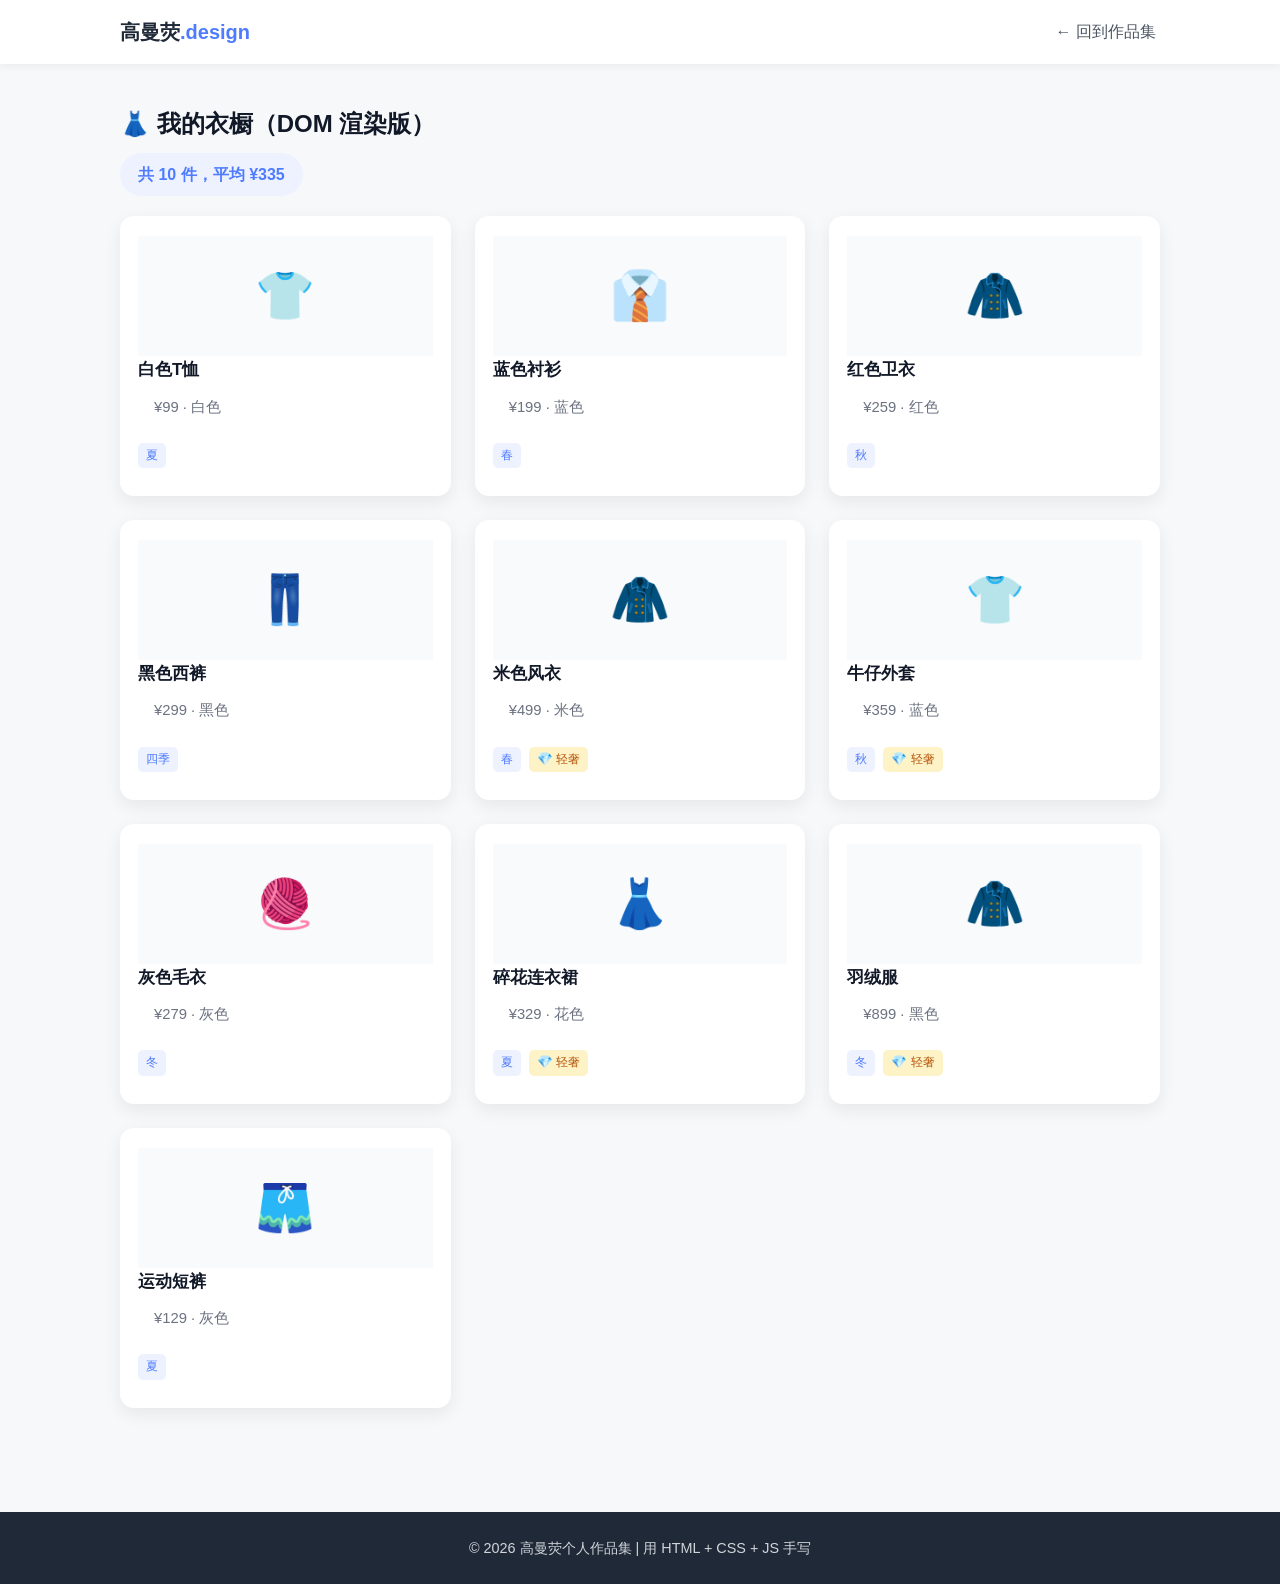
==== wardrobe.html @ 55c4291f "第16天：DOM衣橱渲染" ====
<!DOCTYPE html>
<html lang="zh-CN">
<head>
  <meta charset="UTF-8">
  <meta name="viewport" content="width=device-width, initial-scale=1">
  <title>我的衣橱 | 高曼荧的个人作品集</title>
  <link rel="stylesheet" href="style.css">
</head>
<body>
  <header class="site-header">
    <nav class="nav container">
      <a class="logo" href="index.html">高曼荧<span>.design</span></a>
      <ul class="nav-menu">
        <li><a href="index.html#wardrobe">← 回到作品集</a></li>
      </ul>
    </nav>
  </header>

  <main>
    <section class="wardrobe container page-wardrobe">
      <h2>👗 我的衣橱（DOM 渲染版）</h2> 

      <p class="wardrobe-count" id="count">正在渲染衣橱…</p>

      <ul class="wardrobe-grid" id="wardrobe"></ul>

    </section>
  </main>

  <footer class="site-footer">
    <p>© 2026 高曼荧个人作品集 | 用 HTML + CSS + JS 手写</p>
  </footer>

  <script>
    (function () {
      const wardrobe = [
        { id: 1, name: "白色T恤",   color: "白色", season: "夏", price: 99,  emoji: "👕" },
        { id: 2, name: "蓝色衬衫",   color: "蓝色", season: "春", price: 199, emoji: "👔" },
        { id: 3, name: "红色卫衣",   color: "红色", season: "秋", price: 259, emoji: "🧥" },
        { id: 4, name: "黑色西裤",   color: "黑色", season: "四季", price: 299, emoji: "👖" },
        { id: 5, name: "米色风衣",   color: "米色", season: "春", price: 499, emoji: "🧥" },
        { id: 6, name: "牛仔外套",   color: "蓝色", season: "秋", price: 359, emoji: "👕" },
        { id: 7, name: "灰色毛衣",   color: "灰色", season: "冬", price: 279, emoji: "🧶" },
        { id: 8, name: "碎花连衣裙", color: "花色", season: "夏", price: 329, emoji: "👗" },
        { id: 9, name: "羽绒服",     color: "黑色", season: "冬", price: 899, emoji: "🧥" },
        { id: 10, name: "运动短裤",  color: "灰色", season: "夏", price: 129, emoji: "🩳" }
      ];

      const container = document.querySelector("#wardrobe");   
      const countEl = document.getElementById("count");

      for (const item of wardrobe) {
        const li = document.createElement("li");          
        const card = document.createElement("article");   
        card.className = "card cloth-card";               

        const img = document.createElement("div");
        img.className = "cloth-img";
        img.textContent = item.emoji;

        const nameEl = document.createElement("h3");
        nameEl.textContent = item.name;      // textContent 安全：就算内容是 "<b>加粗</b>" 也原样显示

        const metaEl = document.createElement("p");
        metaEl.className = "cloth-meta";
        metaEl.textContent = `¥${item.price} · ${item.color}`;

        const tagEl = document.createElement("span");
        tagEl.className = "tag";
        tagEl.textContent = item.season;

        card.appendChild(img);
        card.appendChild(nameEl);
        card.appendChild(metaEl);
        card.appendChild(tagEl);

        if (item.price > 300) {
          const luxEl = document.createElement("span");
          luxEl.className = "tag is-lux";
          luxEl.textContent = "💎 轻奢";
          card.appendChild(luxEl);
        }

        li.appendChild(card);
        container.appendChild(li);           
      }

      let total = 0;
      for (const item of wardrobe) {
        total = total + item.price;
      }
      const avg = Math.round(total / wardrobe.length);
      countEl.textContent = `共 ${wardrobe.length} 件，平均 ¥${avg}`;

    })();
  </script>
</body>
</html>
---- style.css ----
* {
  margin: 0;
  padding: 0;
  box-sizing: border-box;
}

html {
  scroll-behavior: smooth;
  scroll-padding-top: 76px;
}

body {
  font-family: "PingFang SC", "Microsoft YaHei", sans-serif;
  line-height: 1.7;
  color: #333;
  background: #f7f8fa;
  overflow-x: hidden;
}

img {
  max-width: 100%;
  display: block;
}

ul {
  list-style: none;
}

a {
  color: inherit;
  text-decoration: none;
}

.container {
  max-width: 1080px;
  margin: 0 auto;
  padding: 0 20px;
}

.site-header {
  position: sticky;
  top: 0;
  z-index: 10;
  background: #fff;
  box-shadow: 0 2px 8px rgba(0, 0, 0, 0.06);
}

.nav {
  display: flex;
  justify-content: space-between;
  align-items: center;
  min-height: 64px;
  gap: 16px;
  flex-wrap: wrap;
}

.logo {
  font-size: 1.25rem;
  font-weight: 700;
  color: #1f2937;
}

.logo span {
  color: #4f7cff;
}

.nav-menu {
  display: flex;
  flex-wrap: wrap;
  gap: 16px;
}

.nav-menu a {
  display: inline-block;
  padding: 6px 4px;
  color: #4b5563;
  transition: color 0.25s ease;
}

.nav-menu a:hover,
.nav-menu a:focus-visible {
  color: #4f7cff;
}

.hero {
  text-align: center;
  padding: 88px 20px 96px;
  background: linear-gradient(160deg, #8192e7 0%, #b3c0f5 70%);
}

.hero h1 {
  font-size: 2rem;
  color: #111827;
  margin-bottom: 16px;
}

.hero p {
  color: #6b7280;
  margin-bottom: 32px;
}

.btn {
  display: inline-block;
  padding: 12px 32px;
  border: 0;
  border-radius: 999px;
  background: #4f7cff;
  color: #fff;
  font-size: 1rem;
  cursor: pointer;
  transition: background-color 0.25s ease, transform 0.25s ease;
}

.btn:hover {
  background: #3b63e8;
  transform: translateY(-2px);
}

.about {
  display: flex;
  flex-direction: column; 
  align-items: center;
  gap: 28px;
  padding-top: 72px;
  padding-bottom: 24px;
}

.avatar {
  width: 160px;
  height: 160px;
  border-radius: 50%;
  object-fit: cover;
  box-shadow: 0 10px 24px rgba(0, 0, 0, 0.12);
}

.about-text h2 {
  font-size: 1.5rem;
  margin-bottom: 16px;
  color: #111827;
}

.about-text p {
  color: #4b5563;
  margin-bottom: 12px;
}

.works {
  padding-top: 48px;
  padding-bottom: 24px;
}

.works h2 {
  font-size: 1.5rem;
  margin-bottom: 24px;
  color: #111827;
}

.works-grid {
  display: grid;
  grid-template-columns: 1fr;
  gap: 24px;
}

.card {
  background: #fff;
  border-radius: 14px;
  overflow: hidden;
  box-shadow: 0 6px 18px rgba(0, 0, 0, 0.07);
  transition: transform 0.25s ease, box-shadow 0.25s ease;
}

.card:hover {
  transform: translateY(-4px);
  box-shadow: 0 14px 28px rgba(0, 0, 0, 0.12);
}

.card img {
  width: 100%;
  height: 200px;
  object-fit: cover;
}

.card h3 {
  font-size: 1.05rem;
  margin: 16px 16px 8px;
  color: #111827;
}

.card p {
  margin: 0 16px 20px;
  font-size: 0.925rem;
  color: #6b7280;
}

body.greeting-page {
  background-color: #f0f4f8;
  font-family: "Microsoft YaHei", sans-serif; 
  display: flex;             
  justify-content: center;   
  align-items: center;       
  height: 100vh;             
  margin: 0;                 
}

.greeting-container {
  background-color: transparent; 
  padding: 20px; 
  box-shadow: none;  
  text-align: center; 
  display: flex;
  flex-direction: column;
  align-items: center;
  width: 90%; 
  max-width: 500px; 
}

#greeting {
  color: #2c3e50;
  font-size: 32px;
  margin: 0 0 16px 0;       
}

#tip {
  color: #606f7b;
  font-size: 18px;
  margin: 0 0 30px 0; 
  padding: 10px 20px;
  background-color: #f8fafc;
  border-radius: 8px;
}

.jump-btn {
  display: inline-block;
  background-color: #3b82f6; 
  color: #ffffff;
  text-decoration: none;    
  font-size: 16px;
  padding: 12px 28px;
  border-radius: 30px;       
  transition: all 0.3s ease;
  box-shadow: 0 4px 12px rgba(59, 130, 246, 0.3);
}

.jump-btn:hover {
  background-color: #2563eb;
  transform: translateY(-2px); 
  box-shadow: 0 6px 16px rgba(59, 130, 246, 0.4);
}

@media (min-width: 640px) {
  .works-grid {
    grid-template-columns: repeat(2, 1fr);
  }

  .about {
    flex-direction: row;
    text-align: left;
    gap: 40px;
  }

  .hero h1 {
    font-size: 2.6rem;
  }
}

@media (min-width: 960px) {
  .works-grid {
    grid-template-columns: repeat(3, 1fr);
  }
}

.contact {
  padding-top: 48px;
  padding-bottom: 72px;
}

.contact h2 {
  font-size: 1.5rem;
  margin-bottom: 24px;
  color: #111827;
}

.contact-form {
  max-width: 640px;
  background: #fff;
  padding: 28px 24px;
  border-radius: 14px;
  box-shadow: 0 6px 18px rgba(0, 0, 0, 0.07);
}

.form-item {
  margin-bottom: 18px;
}

.form-item label {
  display: block;
  margin-bottom: 16px;
  font-size: 0.925rem;
  color: #374151;
}

.form-item input,
.form-item textarea {
  width: 100%;
  padding: 11px 12px;
  border: 1px solid #d1d5db;
  border-radius: 8px;
  font-size: 1rem;
  font-family: inherit;
  color: #111827;
  background: #fff;
}

.form-item input:focus,
.form-item textarea:focus {
  outline: none;
  border-color: #4f7cff;
  box-shadow: 0 0 0 3px rgba(79, 124, 255, 0.18);
}

.site-footer {
  background: #1f2937;
  color: #d1d5db;
  text-align: center;
  padding: 24px 20px;
  font-size: 0.9rem;
}

/* ---------- 猜数字游戏 ---------- */
.game {
  padding-top: 48px;
  padding-bottom: 24px;
}

.game h2 {
  font-size: 1.5rem;
  margin-bottom: 8px;
  color: #111827;
}

.game-desc {
  color: #6b7280;
  margin-bottom: 20px;
}

.game-box {
  max-width: 640px;
  background: #fff;
  padding: 28px 24px;
  border-radius: 14px;
  box-shadow: 0 6px 18px rgba(0, 0, 0, 0.07);
}

.game-input-row {
  display: flex;
  flex-wrap: wrap;
  gap: 12px;
}

#guess {
  flex: 1 1 180px;
  padding: 12px 14px;
  border: 1px solid #d1d5db;
  border-radius: 8px;
  font-size: 1rem;
  font-family: inherit;
  color: #111827;
  background: #fff;
}

#guess:focus {
  outline: none;
  border-color: #4f7cff;
  box-shadow: 0 0 0 3px rgba(79, 124, 255, 0.18);
}

#guess:disabled {
  background: #f3f4f6;
  color: #9ca3af;
}

.game .btn {
  padding: 12px 24px;
}

.btn-ghost {
  background: #fff;
  color: #4f7cff;
  border: 1px solid #4f7cff;
}

.btn-ghost:hover {
  background: #eef2ff;
  color: #3b63e8;
}

.btn:disabled {
  opacity: 0.5;
  cursor: not-allowed;
  transform: none;
}

.game-msg {
  margin-top: 18px;
  font-size: 1.05rem;
  color: #374151;
}

.game-msg.is-win {
  color: #16a34a;
  font-weight: 700;
}

.game-msg.is-warn {
  color: #d97706;
}

.game-tries {
  margin-top: 6px;
  font-size: 0.9rem;
  color: #9ca3af;
}

#guess::-webkit-outer-spin-button,
#guess::-webkit-inner-spin-button {
  -webkit-appearance: none;
  margin: 0;
}

#guess {
  -moz-appearance: textfield;
  appearance: textfield;
}

.wardrobe {
  padding-top: 48px;
  padding-bottom: 24px;
}

.wardrobe h2 {
  font-size: 1.5rem;
  margin-bottom: 8px;
  color: #111827;
}

.wardrobe-desc {
  color: #6b7280;
  margin-bottom: 20px;
}

.wardrobe-desc code {
  background: #eef2ff;
  color: #4f7cff;
  padding: 1px 6px;
  border-radius: 5px;
  font-size: 0.9em;
}

.wardrobe-toolbar {
  display: flex;
  flex-wrap: wrap;
  align-items: center;
  justify-content: space-between;
  gap: 12px;
  margin-bottom: 20px;
}

.wardrobe-filters {
  display: flex;
  flex-wrap: wrap;
  gap: 8px;
}

.chip {
  padding: 7px 18px;
  border: 1px solid #d1d5db;
  border-radius: 999px;
  background: #fff;
  color: #4b5563;
  font-size: 0.925rem;
  font-family: inherit;
  cursor: pointer;
  transition: all 0.2s ease;
}

.chip:hover {
  border-color: #4f7cff;
  color: #4f7cff;
}

.chip.is-active {
  background: #4f7cff;
  border-color: #4f7cff;
  color: #fff;
}

.wardrobe-stats {
  font-size: 0.925rem;
  color: #6b7280;
}

.wardrobe-grid {
  display: grid;
  grid-template-columns: 1fr;
  gap: 24px;
  margin-bottom: 32px;
}

.cloth-card {
  position: relative;
  padding: 20px 18px;
}

.cloth-card h3 {
  margin: 0 0 10px;
  padding-right: 56px;
}

.cloth-meta {
  display: flex;
  align-items: center;
  gap: 8px;
  margin: 0 0 10px;
  font-size: 0.925rem;
  color: #6b7280;
}

.cloth-dot {
  width: 14px;
  height: 14px;
  border-radius: 50%;
  border: 1px solid rgba(0, 0, 0, 0.08);
  display: inline-block;
  flex-shrink: 0;
}

.cloth-price {
  margin: 0;
  font-size: 1.15rem;
  font-weight: 700;
  color: #4f7cff;
}

.cloth-del {
  position: absolute;
  top: 16px;
  right: 16px;
  padding: 5px 12px;
  border: 1px solid #fca5a5;
  border-radius: 999px;
  background: #fff;
  color: #dc2626;
  font-size: 0.85rem;
  font-family: inherit;
  cursor: pointer;
  transition: all 0.2s ease;
}

.cloth-del:hover {
  background: #dc2626;
  border-color: #dc2626;
  color: #fff;
}

.cloth-empty {
  grid-column: 1 / -1;
  text-align: center;
  padding: 32px 16px;
  color: #9ca3af;
  background: #fff;
  border-radius: 14px;
  box-shadow: 0 6px 18px rgba(0, 0, 0, 0.07);
}

.wardrobe-form {
  max-width: 760px;
  background: #fff;
  padding: 28px 24px;
  border-radius: 14px;
  box-shadow: 0 6px 18px rgba(0, 0, 0, 0.07);
}

.wardrobe-form h3 {
  font-size: 1.1rem;
  margin-bottom: 18px;
  color: #111827;
}

.wardrobe-form-row {
  display: grid;
  grid-template-columns: 1fr;
  gap: 0 18px;
}

.wardrobe-form .form-item input,
.wardrobe-form .form-item select {
  width: 100%;
  padding: 11px 12px;
  border: 1px solid #d1d5db;
  border-radius: 8px;
  font-size: 1rem;
  font-family: inherit;
  color: #111827;
  background: #fff;
}

.wardrobe-form .form-item select:focus,
.wardrobe-form .form-item input:focus {
  outline: none;
  border-color: #4f7cff;
  box-shadow: 0 0 0 3px rgba(79, 124, 255, 0.18);
}

.wardrobe-form-actions {
  display: flex;
  flex-wrap: wrap;
  gap: 12px;
  margin-top: 6px;
}

.wardrobe-form .btn {
  padding: 12px 28px;
}

.wardrobe-tip {
  margin-top: 14px;
  min-height: 1.4em;
  font-size: 0.925rem;
  color: #16a34a;
}

@media (min-width: 640px) {
  .wardrobe-grid {
    grid-template-columns: repeat(2, 1fr);
  }

  .wardrobe-form-row {
    grid-template-columns: repeat(2, 1fr);
  }
}

@media (min-width: 960px) {
  .wardrobe-grid {
    grid-template-columns: repeat(3, 1fr);
  }

  .wardrobe-form-row {
    grid-template-columns: repeat(4, 1fr);
  }
}

.wardrobe-more {
  margin-top: 20px;
}

.page-wardrobe {
  padding-top: 40px;
  padding-bottom: 72px;
}

.wardrobe-count {
  display: inline-block;
  margin-bottom: 20px;
  padding: 8px 18px;
  background: #eef2ff;
  color: #4f7cff;
  border-radius: 999px;
  font-size: 1rem;
  font-weight: 700;
}

.cloth-img {
  height: 120px;
  display: flex;
  align-items: center;
  justify-content: center;
  font-size: 48px;
  background: #f8fafc;
}

.tag {
  display: inline-block;
  margin: 0 8px 8px 0;
  padding: 2px 8px;
  border-radius: 5px;
  background: #eef2ff;
  color: #4f7cff;
  font-size: 0.78rem;
}

.tag.is-lux {
  background: #fef3c7;
  color: #b45309;
}

.day-notes {
  max-width: 760px;
  margin: 24px 0;
  background: #fff;
  padding: 24px;
  border-radius: 14px;
  box-shadow: 0 6px 18px rgba(0, 0, 0, 0.07);
}

.day-notes h3 {
  font-size: 1.05rem;
  margin-bottom: 12px;
  color: #111827;
}

.day-notes li {
  margin-bottom: 8px;
  color: #4b5563;
  font-size: 0.95rem;
}

.day-notes code {
  background: #eef2ff;
  color: #4f7cff;
  padding: 1px 6px;
  border-radius: 5px;
  font-size: 0.9em;
}
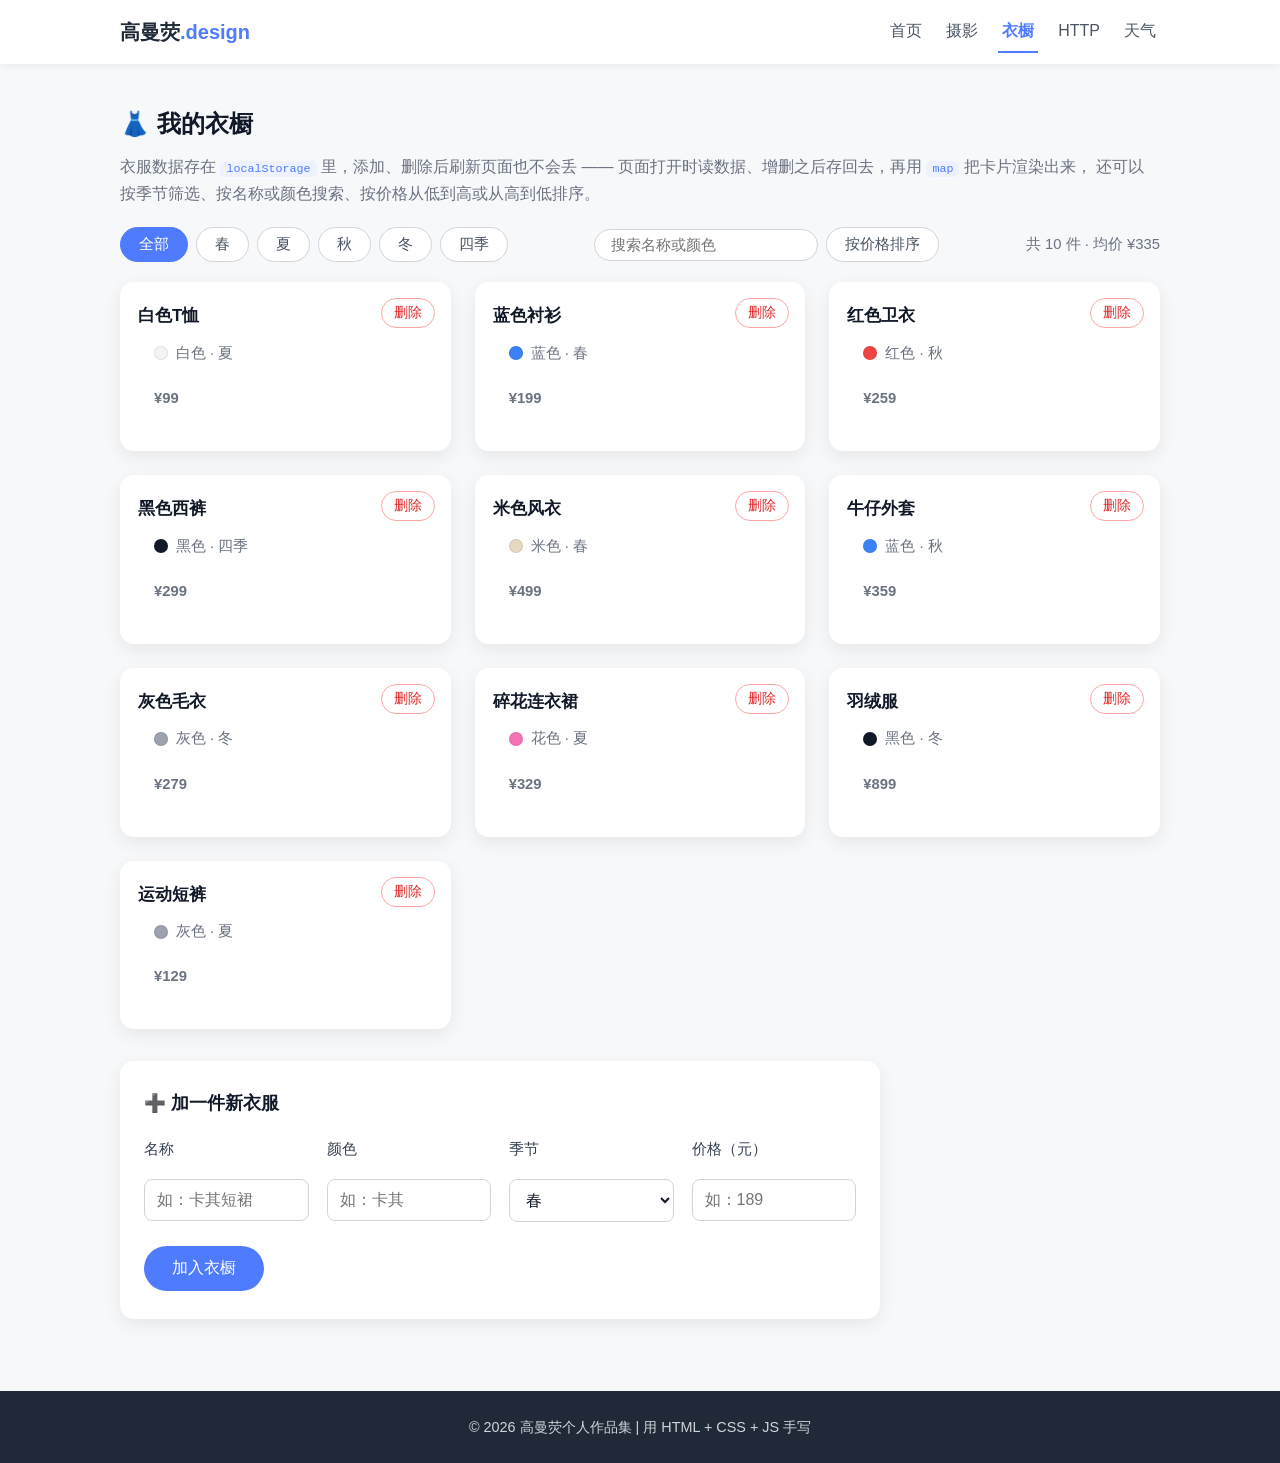
==== commit f9373e16: "把作品集拆成「首页只留个人介绍+联系」的多页结构（新建摄影页展示5张照片、独立天气页），统一五栏导航并修复死链" ====
--- a/wardrobe.html
+++ b/wardrobe.html
@@ -7,23 +7,78 @@
   <link rel="stylesheet" href="style.css">
 </head>
 <body>
+  <div class="save-toast" id="saveToast"></div>
+
   <header class="site-header">
     <nav class="nav container">
       <a class="logo" href="index.html">高曼荧<span>.design</span></a>
       <ul class="nav-menu">
-        <li><a href="index.html#wardrobe">← 回到作品集</a></li>
+        <li><a href="index.html">首页</a></li>
+        <li><a href="photo.html">摄影</a></li>
+        <li><a class="is-active" href="wardrobe.html">衣橱</a></li>
+        <li><a href="day19/http-cards.html">HTTP</a></li>
+        <li><a href="weather.html">天气</a></li>
       </ul>
     </nav>
   </header>
 
   <main>
     <section class="wardrobe container page-wardrobe">
-      <h2>👗 我的衣橱（DOM 渲染版）</h2> 
-
-      <p class="wardrobe-count" id="count">正在渲染衣橱…</p>
-
-      <ul class="wardrobe-grid" id="wardrobe"></ul>
-
+      <h2>👗 我的衣橱</h2>
+      <p class="wardrobe-desc">
+        衣服数据存在 <code>localStorage</code> 里，添加、删除后刷新页面也不会丢 ——
+        页面打开时读数据、增删之后存回去，再用 <code>map</code> 把卡片渲染出来，
+        还可以按季节筛选、按名称或颜色搜索、按价格从低到高或从高到低排序。
+      </p>
+
+      <div class="wardrobe-toolbar">
+        <div class="wardrobe-filters" id="wardrobeFilters">
+          <button class="chip is-active" type="button" data-season="全部">全部</button>
+          <button class="chip" type="button" data-season="春">春</button>
+          <button class="chip" type="button" data-season="夏">夏</button>
+          <button class="chip" type="button" data-season="秋">秋</button>
+          <button class="chip" type="button" data-season="冬">冬</button>
+          <button class="chip" type="button" data-season="四季">四季</button>
+        </div>
+        <div class="wardrobe-tools">
+          <input class="wardrobe-search" id="wardrobeSearch" type="text" placeholder="搜索名称或颜色">
+          <button class="chip" type="button" id="sortBtn">按价格排序</button>
+        </div>
+        <p class="wardrobe-stats" id="wardrobeStats"></p>
+      </div>
+
+      <ul class="wardrobe-grid" id="wardrobeGrid"></ul>
+
+      <form class="wardrobe-form" id="wardrobeForm">
+        <h3>➕ 加一件新衣服</h3>
+        <div class="wardrobe-form-row">
+          <div class="form-item">
+            <label for="clothName">名称</label>
+            <input type="text" id="clothName" placeholder="如：卡其短裙" required>
+          </div>
+          <div class="form-item">
+            <label for="clothColor">颜色</label>
+            <input type="text" id="clothColor" placeholder="如：卡其" required>
+          </div>
+          <div class="form-item">
+            <label for="clothSeason">季节</label>
+            <select id="clothSeason">
+              <option value="春">春</option>
+              <option value="夏">夏</option>
+              <option value="秋">秋</option>
+              <option value="冬">冬</option>
+              <option value="四季">四季</option>
+            </select>
+          </div>
+          <div class="form-item">
+            <label for="clothPrice">价格（元）</label>
+            <input type="number" id="clothPrice" min="1" step="1" placeholder="如：189" required>
+          </div>
+        </div>
+        <div class="wardrobe-form-actions">
+          <button type="submit" class="btn">加入衣橱</button>
+        </div>
+      </form>
     </section>
   </main>
 
@@ -33,65 +88,206 @@
 
   <script>
     (function () {
-      const wardrobe = [
-        { id: 1, name: "白色T恤",   color: "白色", season: "夏", price: 99,  emoji: "👕" },
-        { id: 2, name: "蓝色衬衫",   color: "蓝色", season: "春", price: 199, emoji: "👔" },
-        { id: 3, name: "红色卫衣",   color: "红色", season: "秋", price: 259, emoji: "🧥" },
-        { id: 4, name: "黑色西裤",   color: "黑色", season: "四季", price: 299, emoji: "👖" },
-        { id: 5, name: "米色风衣",   color: "米色", season: "春", price: 499, emoji: "🧥" },
-        { id: 6, name: "牛仔外套",   color: "蓝色", season: "秋", price: 359, emoji: "👕" },
-        { id: 7, name: "灰色毛衣",   color: "灰色", season: "冬", price: 279, emoji: "🧶" },
-        { id: 8, name: "碎花连衣裙", color: "花色", season: "夏", price: 329, emoji: "👗" },
-        { id: 9, name: "羽绒服",     color: "黑色", season: "冬", price: 899, emoji: "🧥" },
-        { id: 10, name: "运动短裤",  color: "灰色", season: "夏", price: 129, emoji: "🩳" }
+      const KEY = "my_wardrobe";
+
+      const DEFAULT_WARDROBE = [
+        { id: 1, name: "白色T恤",   color: "白色", season: "夏", price: 99  },
+        { id: 2, name: "蓝色衬衫",   color: "蓝色", season: "春", price: 199 },
+        { id: 3, name: "红色卫衣",   color: "红色", season: "秋", price: 259 },
+        { id: 4, name: "黑色西裤",   color: "黑色", season: "四季", price: 299 },
+        { id: 5, name: "米色风衣",   color: "米色", season: "春", price: 499 },
+        { id: 6, name: "牛仔外套",   color: "蓝色", season: "秋", price: 359 },
+        { id: 7, name: "灰色毛衣",   color: "灰色", season: "冬", price: 279 },
+        { id: 8, name: "碎花连衣裙", color: "花色", season: "夏", price: 329 },
+        { id: 9, name: "羽绒服",     color: "黑色", season: "冬", price: 899 },
+        { id: 10, name: "运动短裤",  color: "灰色", season: "夏", price: 129 }
       ];
 
-      const container = document.querySelector("#wardrobe");   
-      const countEl = document.getElementById("count");
-
-      for (const item of wardrobe) {
-        const li = document.createElement("li");          
-        const card = document.createElement("article");   
-        card.className = "card cloth-card";               
-
-        const img = document.createElement("div");
-        img.className = "cloth-img";
-        img.textContent = item.emoji;
-
-        const nameEl = document.createElement("h3");
-        nameEl.textContent = item.name;      // textContent 安全：就算内容是 "<b>加粗</b>" 也原样显示
-
-        const metaEl = document.createElement("p");
-        metaEl.className = "cloth-meta";
-        metaEl.textContent = `¥${item.price} · ${item.color}`;
-
-        const tagEl = document.createElement("span");
-        tagEl.className = "tag";
-        tagEl.textContent = item.season;
-
-        card.appendChild(img);
-        card.appendChild(nameEl);
-        card.appendChild(metaEl);
-        card.appendChild(tagEl);
-
-        if (item.price > 300) {
-          const luxEl = document.createElement("span");
-          luxEl.className = "tag is-lux";
-          luxEl.textContent = "💎 轻奢";
-          card.appendChild(luxEl);
-        }
-
-        li.appendChild(card);
-        container.appendChild(li);           
-      }
-
-      let total = 0;
-      for (const item of wardrobe) {
-        total = total + item.price;
-      }
-      const avg = Math.round(total / wardrobe.length);
-      countEl.textContent = `共 ${wardrobe.length} 件，平均 ¥${avg}`;
-
+      const COLOR_HEX = {
+        "白色": "#f3f4f6", "黑色": "#111827", "蓝色": "#3b82f6", "红色": "#ef4444",
+        "灰色": "#9ca3af", "米色": "#e7d8c0", "花色": "#f472b6", "卡其": "#c2a878",
+        "绿色": "#22c55e", "黄色": "#facc15", "紫色": "#a855f7"
+      };
+
+      const gridEl = document.getElementById("wardrobeGrid");
+      const statsEl = document.getElementById("wardrobeStats");
+      const filtersEl = document.getElementById("wardrobeFilters");
+      const formEl = document.getElementById("wardrobeForm");
+      const searchEl = document.getElementById("wardrobeSearch");
+      const sortBtn = document.getElementById("sortBtn");
+      const toastEl = document.getElementById("saveToast");
+
+      let currentSeason = "全部";
+      let sortAsc = null;
+
+      function loadData() {
+        try {
+          const str = localStorage.getItem(KEY);
+          return str ? JSON.parse(str) : DEFAULT_WARDROBE.slice();
+        } catch (err) {
+          return DEFAULT_WARDROBE.slice();
+        }
+      }
+
+      function saveData(list) {
+        localStorage.setItem(KEY, JSON.stringify(list));
+      }
+
+      function nextId(list) {
+        let max = 0;
+        for (const item of list) {
+          if (item.id > max) max = item.id;
+        }
+        return max + 1;
+      }
+
+      function colorToHex(color) {
+        return COLOR_HEX[color] || "#d1d5db";
+      }
+
+      function showToast(text, isError) {
+        toastEl.textContent = text;
+        if (isError) {
+          toastEl.classList.add("is-error");
+        } else {
+          toastEl.classList.remove("is-error");
+        }
+        toastEl.classList.add("is-show");
+        setTimeout(function () {
+          toastEl.classList.remove("is-show");
+        }, 2000);
+      }
+
+      function getVisibleList() {
+        let list = loadData();
+        if (currentSeason !== "全部") {
+          list = list.filter(function (item) {
+            return item.season === currentSeason;
+          });
+        }
+        const word = searchEl.value.trim();
+        if (word) {
+          list = list.filter(function (item) {
+            return item.name.includes(word) || item.color.includes(word);
+          });
+        }
+        if (sortAsc !== null) {
+          list.sort(function (a, b) {
+            return sortAsc ? a.price - b.price : b.price - a.price;
+          });
+        }
+        return list;
+      }
+
+      function render() {
+        const list = getVisibleList();
+
+        let total = 0;
+        for (const item of list) {
+          total = total + item.price;
+        }
+        const avg = list.length ? Math.round(total / list.length) : 0;
+        statsEl.textContent = "共 " + list.length + " 件 · 均价 ¥" + avg;
+
+        if (list.length === 0) {
+          gridEl.innerHTML = '<li class="cloth-empty">没有找到符合条件的衣服，下面加一件吧 👇</li>';
+          return;
+        }
+
+        gridEl.innerHTML = list.map(function (item) {
+          return `
+            <li>
+              <article class="card cloth-card">
+                <h3>${item.name}</h3>
+                <p class="cloth-meta">
+                  <span class="cloth-dot" style="background:${colorToHex(item.color)}"></span>
+                  ${item.color} · ${item.season}
+                </p>
+                <p class="cloth-price">¥${item.price}</p>
+                <button class="cloth-del" type="button" data-id="${item.id}">删除</button>
+              </article>
+            </li>`;
+        }).join("");
+      }
+
+      function addCloth(name, color, season, price) {
+        const list = loadData();
+        list.push({ id: nextId(list), name: name, color: color, season: season, price: price });
+        saveData(list);
+        render();
+      }
+
+      function removeCloth(id) {
+        const list = loadData().filter(function (item) {
+          return String(item.id) !== String(id);
+        });
+        saveData(list);
+        render();
+      }
+
+      if (localStorage.getItem(KEY) === null) {
+        saveData(DEFAULT_WARDROBE);
+      }
+
+      gridEl.addEventListener("click", function (e) {
+        if (!e.target.matches(".cloth-del")) return;
+        removeCloth(e.target.dataset.id);
+        showToast("🗑️ 已删掉一件");
+      });
+
+      const chips = filtersEl.querySelectorAll(".chip");
+      for (const chip of chips) {
+        chip.addEventListener("click", function () {
+          currentSeason = this.dataset.season;
+          for (const other of chips) {
+            other.classList.remove("is-active");
+          }
+          this.classList.add("is-active");
+          render();
+        });
+      }
+
+      searchEl.addEventListener("input", function () {
+        render();
+      });
+
+      sortBtn.addEventListener("click", function () {
+        if (sortAsc === null) {
+          sortAsc = true;
+          sortBtn.textContent = "价格 ↑";
+        } else if (sortAsc) {
+          sortAsc = false;
+          sortBtn.textContent = "价格 ↓";
+        } else {
+          sortAsc = null;
+          sortBtn.textContent = "按价格排序";
+        }
+        render();
+      });
+
+      formEl.addEventListener("submit", function (e) {
+        e.preventDefault();
+
+        const name = document.getElementById("clothName").value.trim();
+        const color = document.getElementById("clothColor").value.trim();
+        const season = document.getElementById("clothSeason").value;
+        const price = Number(document.getElementById("clothPrice").value);
+
+        if (!name || !color) {
+          showToast("⚠️ 名称和颜色都要填", true);
+          return;
+        }
+        if (!Number.isFinite(price) || price <= 0) {
+          showToast("⚠️ 价格要填大于 0 的数字", true);
+          return;
+        }
+
+        addCloth(name, color, season, price);
+        formEl.reset();
+        showToast("✅ 已保存");
+      });
+
+      render();
     })();
   </script>
 </body>
--- a/style.css
+++ b/style.css
@@ -15,6 +15,13 @@
   color: #333;
   background: #f7f8fa;
   overflow-x: hidden;
+  display: flex;
+  flex-direction: column;
+  min-height: 100vh;
+}
+
+main {
+  flex: 1;
 }
 
 img {
@@ -80,6 +87,12 @@
 .nav-menu a:hover,
 .nav-menu a:focus-visible {
   color: #4f7cff;
+}
+
+.nav-menu a.is-active {
+  color: #4f7cff;
+  font-weight: 700;
+  border-bottom: 2px solid #4f7cff;
 }
 
 .hero {
@@ -326,63 +339,6 @@
   font-size: 0.9rem;
 }
 
-/* ---------- 猜数字游戏 ---------- */
-.game {
-  padding-top: 48px;
-  padding-bottom: 24px;
-}
-
-.game h2 {
-  font-size: 1.5rem;
-  margin-bottom: 8px;
-  color: #111827;
-}
-
-.game-desc {
-  color: #6b7280;
-  margin-bottom: 20px;
-}
-
-.game-box {
-  max-width: 640px;
-  background: #fff;
-  padding: 28px 24px;
-  border-radius: 14px;
-  box-shadow: 0 6px 18px rgba(0, 0, 0, 0.07);
-}
-
-.game-input-row {
-  display: flex;
-  flex-wrap: wrap;
-  gap: 12px;
-}
-
-#guess {
-  flex: 1 1 180px;
-  padding: 12px 14px;
-  border: 1px solid #d1d5db;
-  border-radius: 8px;
-  font-size: 1rem;
-  font-family: inherit;
-  color: #111827;
-  background: #fff;
-}
-
-#guess:focus {
-  outline: none;
-  border-color: #4f7cff;
-  box-shadow: 0 0 0 3px rgba(79, 124, 255, 0.18);
-}
-
-#guess:disabled {
-  background: #f3f4f6;
-  color: #9ca3af;
-}
-
-.game .btn {
-  padding: 12px 24px;
-}
-
 .btn-ghost {
   background: #fff;
   color: #4f7cff;
@@ -398,38 +354,6 @@
   opacity: 0.5;
   cursor: not-allowed;
   transform: none;
-}
-
-.game-msg {
-  margin-top: 18px;
-  font-size: 1.05rem;
-  color: #374151;
-}
-
-.game-msg.is-win {
-  color: #16a34a;
-  font-weight: 700;
-}
-
-.game-msg.is-warn {
-  color: #d97706;
-}
-
-.game-tries {
-  margin-top: 6px;
-  font-size: 0.9rem;
-  color: #9ca3af;
-}
-
-#guess::-webkit-outer-spin-button,
-#guess::-webkit-inner-spin-button {
-  -webkit-appearance: none;
-  margin: 0;
-}
-
-#guess {
-  -moz-appearance: textfield;
-  appearance: textfield;
 }
 
 .wardrobe {
@@ -622,11 +546,53 @@
   padding: 12px 28px;
 }
 
-.wardrobe-tip {
-  margin-top: 14px;
-  min-height: 1.4em;
+.wardrobe-tools {
+  display: flex;
+  flex-wrap: wrap;
+  align-items: center;
+  gap: 8px;
+}
+
+.wardrobe-search {
+  padding: 7px 16px;
+  border: 1px solid #d1d5db;
+  border-radius: 999px;
+  background: #fff;
+  color: #111827;
   font-size: 0.925rem;
-  color: #16a34a;
+  font-family: inherit;
+}
+
+.wardrobe-search:focus {
+  outline: none;
+  border-color: #4f7cff;
+  box-shadow: 0 0 0 3px rgba(79, 124, 255, 0.18);
+}
+
+.save-toast {
+  position: fixed;
+  top: 76px;
+  left: 50%;
+  transform: translateX(-50%);
+  padding: 10px 22px;
+  border-radius: 999px;
+  background: #16a34a;
+  color: #fff;
+  font-size: 0.95rem;
+  box-shadow: 0 8px 20px rgba(22, 163, 74, 0.3);
+  opacity: 0;
+  pointer-events: none;
+  transition: opacity 0.3s ease;
+  z-index: 20;
+}
+
+.save-toast.is-show {
+  opacity: 1;
+}
+
+.save-toast.is-error {
+  background: #dc2626;
+  box-shadow: 0 8px 20px rgba(220, 38, 38, 0.3);
 }
 
 @media (min-width: 640px) {
@@ -651,6 +617,9 @@
 
 .wardrobe-more {
   margin-top: 20px;
+  display: flex;
+  flex-wrap: wrap;
+  gap: 12px;
 }
 
 .page-wardrobe {
@@ -721,3 +690,150 @@
   border-radius: 5px;
   font-size: 0.9em;
 }
+
+.weather {
+  padding-top: 48px;
+  padding-bottom: 24px;
+}
+
+.weather h2 {
+  font-size: 1.5rem;
+  margin-bottom: 8px;
+  color: #111827;
+}
+
+.weather-desc {
+  color: #6b7280;
+  margin-bottom: 20px;
+}
+
+.weather-desc code {
+  background: #eef2ff;
+  color: #4f7cff;
+  padding: 1px 6px;
+  border-radius: 5px;
+  font-size: 0.9em;
+}
+
+.weather-box {
+  max-width: 640px;
+  background: #fff;
+  padding: 28px 24px;
+  border-radius: 14px;
+  box-shadow: 0 6px 18px rgba(0, 0, 0, 0.07);
+}
+
+.weather-form {
+  display: flex;
+  flex-wrap: wrap;
+  gap: 12px;
+}
+
+.weather-city {
+  flex: 1 1 200px;
+  padding: 12px 14px;
+  border: 1px solid #d1d5db;
+  border-radius: 8px;
+  font-size: 1rem;
+  font-family: inherit;
+  color: #111827;
+  background: #fff;
+}
+
+.weather-city:focus {
+  outline: none;
+  border-color: #4f7cff;
+  box-shadow: 0 0 0 3px rgba(79, 124, 255, 0.18);
+}
+
+.weather-form .btn {
+  padding: 12px 28px;
+}
+
+.weather-result {
+  margin-top: 18px;
+  padding: 20px;
+  min-height: 132px;
+  border-radius: 12px;
+  background: #f8fafc;
+  color: #6b7280;
+  font-size: 0.95rem;
+}
+
+.weather-place {
+  font-size: 1rem;
+  color: #6b7280;
+}
+
+.weather-temp {
+  margin: 6px 0;
+  font-size: 2.6rem;
+  font-weight: 700;
+  line-height: 1.2;
+  color: #111827;
+}
+
+.weather-meta {
+  font-size: 0.925rem;
+  color: #4b5563;
+}
+
+.weather-tip {
+  margin-top: 12px;
+  padding: 10px 14px;
+  border-radius: 8px;
+  background: #eef2ff;
+  color: #3b63e8;
+  font-size: 0.95rem;
+}
+
+.weather-err {
+  color: #dc2626;
+  font-size: 0.95rem;
+}
+
+.weather-loading {
+  color: #6b7280;
+}
+
+.weather-note {
+  margin-top: 14px;
+  font-size: 0.85rem;
+  color: #9ca3af;
+}
+
+.weather-more {
+  margin-top: 20px;
+  display: flex;
+  flex-wrap: wrap;
+  gap: 12px;
+}
+
+.chip-danger {
+  color: #dc2626;
+  border-color: #fca5a5;
+}
+
+.chip-danger:hover {
+  background: #dc2626;
+  border-color: #dc2626;
+  color: #fff;
+}
+
+.app-page {
+  padding-top: 40px;
+  padding-bottom: 72px;
+}
+
+.app-lead {
+  color: #6b7280;
+  margin-bottom: 8px;
+}
+
+.app-lead code {
+  background: #eef2ff;
+  color: #4f7cff;
+  padding: 1px 6px;
+  border-radius: 5px;
+  font-size: 0.9em;
+}
